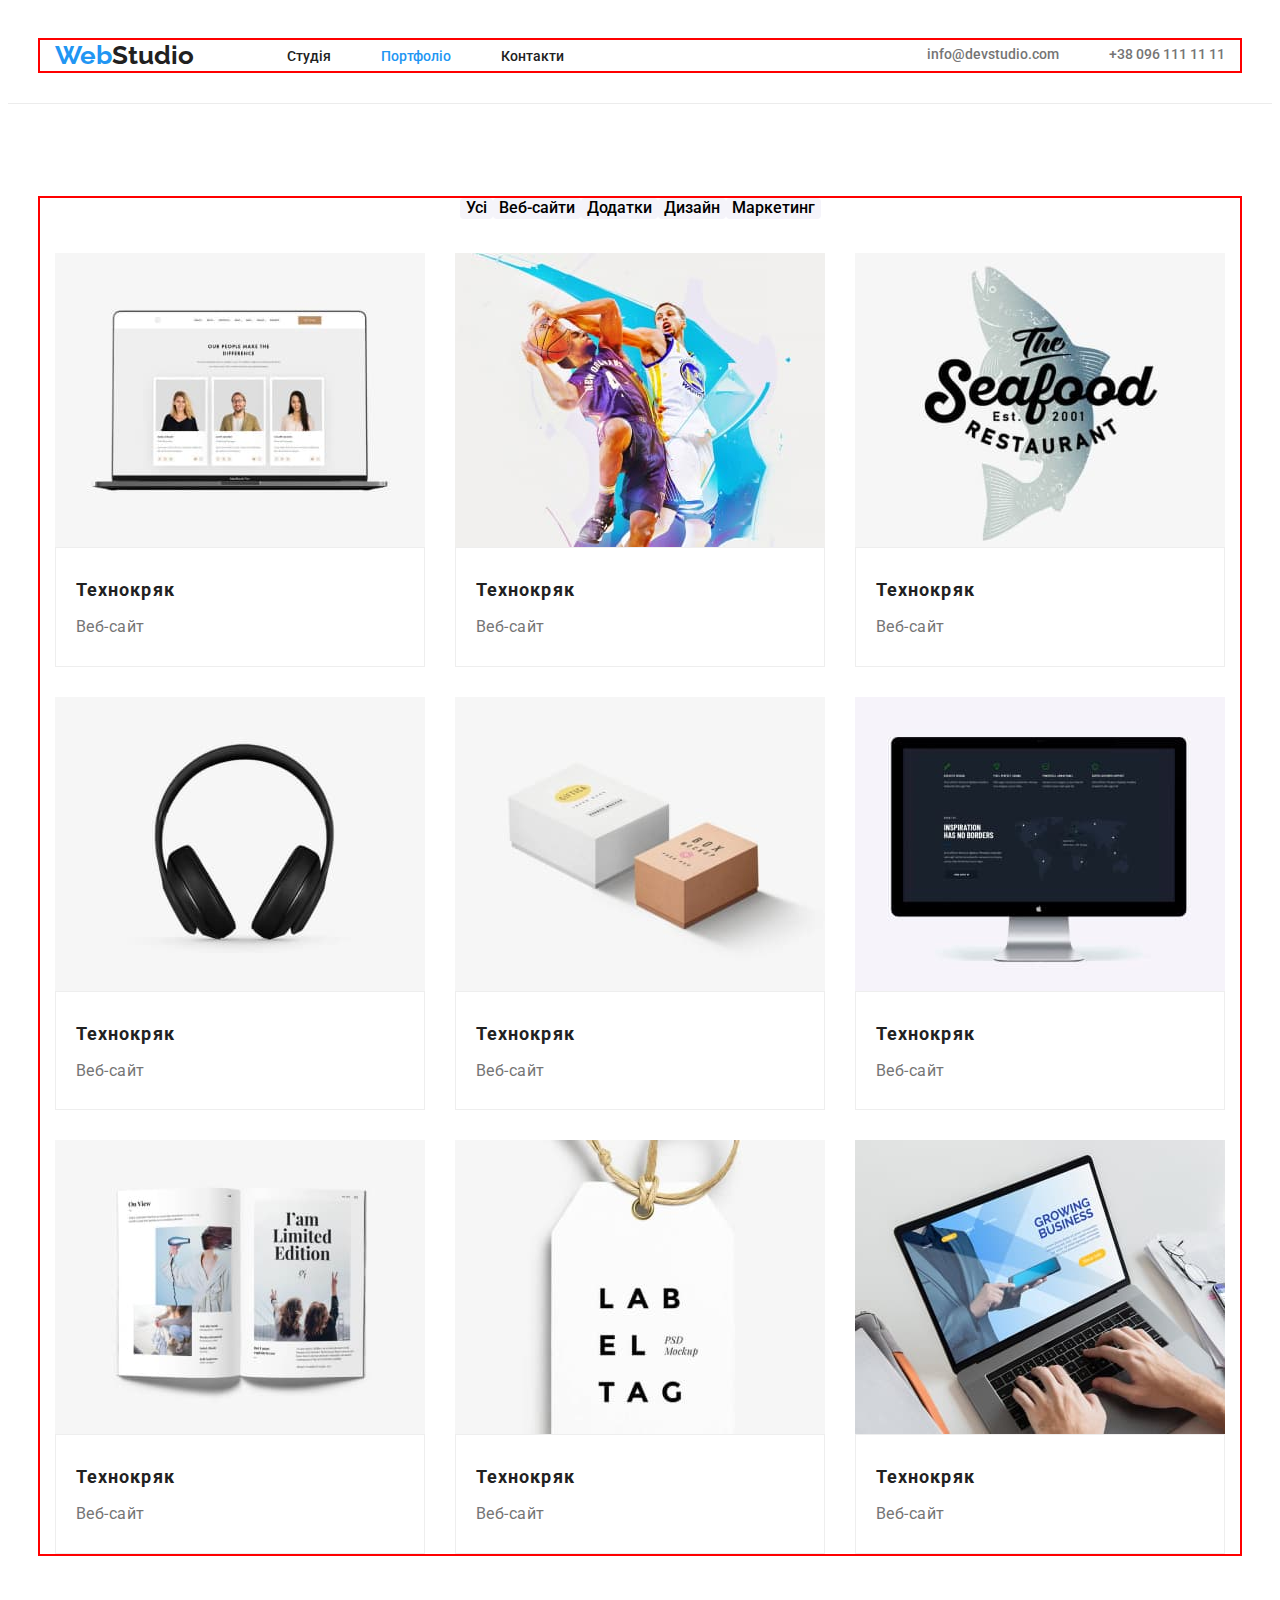
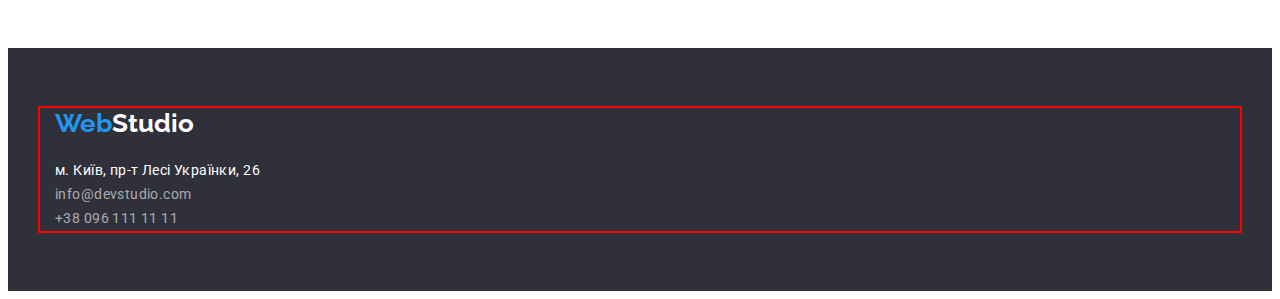
==== portfolio.html @ a660c204 "Додає ДЗ №3" ====
<!DOCTYPE html>
<html lang="uk">
  <head>
    <meta charset="UTF-8" />
    <meta http-equiv="X-UA-Compatible" content="IE=edge" />
    <meta name="viewport" content="width=device-width, initial-scale=1.0" />
    <title>Портфоліо</title>
    <link rel="preconnect" href="https://fonts.googleapis.com" />
    <link rel="preconnect" href="https://fonts.gstatic.com" crossorigin />
    <link
      href="https://fonts.googleapis.com/css2?family=Raleway:wght@700&family=Roboto:wght@400;500;700&display=swap"
      rel="stylesheet"
    />
    <link rel="stylesheet" href="./css/styles.css" />
  </head>
  <body>
    <header class="header">
      <div class="container header-container">
        <nav class="header-nav">
          <a href="./index.html" class="logo link"
            >Web<span class="text-logo">Studio</span></a
          >
          <ul class="site-nav list">
            <li>
              <a href="./index.html" class="element-nav link">Студія</a>
            </li>
            <li>
              <a href="./portfolio.html" class="element-nav current link">Портфоліо</a>
            </li>
            <li><a href="" class="element-nav link">Контакти</a></li>
          </ul>
        </nav>
        <ul class="contact list">
          <li>
            <a href="mailto:info@devstudio.com" class="element-contact link"
              >info@devstudio.com</a
            >
          </li>
          <li>
            <a href="tel:+380961111111" class="element-contact link"
              >+38 096 111 11 11</a
            >
          </li>
        </ul>
      </div>
    </header>
    <main>
      <section class="section">
        <div class="filter-conteiner container">
          <h2 class="visually-hidden">Портфоліо</h2>
          <ul class="filter-list list">
            <li><button type="button" class="button-filter primary">Усі</button></li>
            <li><button type="button" class="button-filter primary">Веб-сайти</button></li>
            <li><button type="button" class="button-filter primary">Додатки</button></li>
            <li><button type="button" class="button-filter primary">Дизайн</button></li>
            <li><button type="button" class="button-filter primary">Маркетинг</button></li>
          </ul>
          <ul class="portfolio-list list">
            <li class="portfolio-item">
              <a href="#" class="link-item link">
                <img src="./images/project1.jpg" alt="Технокряк" width="370" />
                <div class="site">
                  <h3 class="name-project">Технокряк</h3>
                  <p class="project">Веб-сайт</p>
                </div>
              </a>
            </li>
            <li class="portfolio-item">
              <a href="#" class="link">
                <img
                  src="./images/project2.jpg"
                  alt="Постер New Orlean vs Golden
                Star"
                  width="370"
                />
                <div class="site">
                  <h3 class="name-project">Технокряк</h3>
                  <p class="project">Веб-сайт</p>
                </div>
              </a>
            </li>
            <li class="portfolio-item">
              <a href="#" class="link">
                <img
                  src="./images/project3.jpg"
                  alt="Ресторан Seafood"
                  width="370"
                />
                <div class="site">
                  <h3 class="name-project">Технокряк</h3>
                  <p class="project">Веб-сайт</p>
                </div>
              </a>
            </li>
            <li class="portfolio-item">
              <a href="#" class="link"> 
                <img src="./images/project4.jpg" alt="Проєкт Prime" width="370" />
                <div class="site">
                  <h3 class="name-project">Технокряк</h3>
                  <p class="project">Веб-сайт</p>
                </div>
              </a>
            </li>
            <li class="portfolio-item">
              <a href="#" class="link">
                <img src="./images/project5.jpg" alt="Проєкт Boxes" width="370" />
                <div class="site">
                  <h3 class="name-project">Технокряк</h3>
                  <p class="project">Веб-сайт</p>
                </div>
              </a>
            </li>
            <li class="portfolio-item">
              <a href="#" class="link">
                <img
                  src="./images/project6.jpg"
                  alt="Inspiration has no Borders"
                  width="370"
                />
                <div class="site">
                  <h3 class="name-project">Технокряк</h3>
                  <p class="project">Веб-сайт</p>
                </div>
              </a>
            </li>
            <li class="portfolio-item">
              <a href="#" class="link">
                <img
                  src="./images/project7.jpg"
                  alt="Видання Limited Edition"
                  width="370"
                />
                <div class="site">
                  <h3 class="name-project">Технокряк</h3>
                  <p class="project">Веб-сайт</p>
                </div>
              </a>
            </li>
            <li class="portfolio-item">
              <a href="#" class="link">
                <img src="./images/project8.jpg" alt="Проєкт LAB" width="370" />
                <div class="site">
                  <h3 class="name-project">Технокряк</h3>
                  <p class="project">Веб-сайт</p>
                </div>
              </a>
            </li>
            <li class="portfolio-item">
              <a href="#" class="link">
                <img
                  src="./images/project9.jpg"
                  alt="Growing Business"
                  width="370"
                />
                <div class="site">
                  <h3 class="name-project">Технокряк</h3>
                  <p class="project">Веб-сайт</p>
                </div>
              </a>
            </li>
          </ul>
        </div>
      </section>
    </main>
    <footer class="footer">
        <div class="container">
          <a href="./index.html" class="logo link"
            >Web<span class="footer-text-logo">Studio</span></a
          >
          <address class="address">
            <ul class="list">
              <li>
                <a
                  href="https://goo.gl/maps/CPtrU1FHBa2aNyZL9"
                  target="_blank"
                  rel="noopener noreferrer nofollow"
                  class="street link"
                >
                  м. Київ, пр-т Лесі Українки, 26
                </a>
              </li>
              <li>
                <a href="mailto:info@devstudio.com" class="contact-footer link"
                  >info@devstudio.com</a
                >
              </li>
              <li>
                <a href="tel:+380961111111" class="contact-footer link"
                  >+38 096 111 11 11</a
                >
              </li>
            </ul>
          </address>
        </div>
    </footer>
</html>
---- css/styles.css ----
:root{
    --primary-color:#FFFFFF;
    --primary-text-color:#212121;
    --accent-text-color:#2196F3;
    --color-contact:#757575;
    --background-hero:#2F303A;
    --background-filter-btn:#F5F4FA;
    --footer-color-contact:rgba(255, 255, 255, 0.6);
    --background-hero-btn:#188CE8;
    --background-color-team:#F5F4FA;
    --background-img-team:#FFFFFF;
    --header-border:#ECECEC;
    --portfolio-border:#EEEEEE;
}
p,h1,h2,h3,h4,h5,h6{
    margin: 0;
}
ul,ol{
    margin: 0;
    padding-left: 0;
}
button{
    cursor: pointer;
}
body{
    background-color: var(--primary-color);
    font-family: 'Roboto' ,sans-serif;
    color: var(--color-contact) ;
}
address{
    font-style: normal;
}
img{
    display: block;
}
.container{
    width: 1170px;
    padding-right: 15px;
    padding-left: 15px;
    margin: 0 auto;
    outline: 2px solid red;
}
.section {
    padding-top: 94px;
    padding-bottom: 94px;
}
/* Header */
.header{
        padding-top: 32px;
        padding-bottom: 32px;
        border-bottom: 1px solid var(--header-border);
        background-color: var(--primary-color);
}
.list {
    list-style-type: none;
}
/*Site logo*/
.logo{
        font-family: 'Raleway',sans-serif;
        font-weight: 700;
        font-size: 26px;
        line-height: 1.19;
        color: var(--accent-text-color);
        margin-right: 93px;
}
.text-logo{
    color: var(--primary-text-color);
}
/*Site nav*/
.link{
text-decoration: none;
}
.site-nav{
    display: flex;
    gap: 50px;
}
.header-nav{
    display: flex;
    align-items: center;
}
.header-container{
    display: flex;
    align-items: center;
    justify-content: space-between;
}
.element-nav{
    font-weight: 500;
    font-size: 14px;
    line-height: 1.14;
    color: var(--primary-text-color); 
}
.element-nav.current{
        color: var(--accent-text-color);
}
/*Contact*/
.contact{
    font-weight: 500;
    font-size: 14px;
    line-height: 1.14;
    display: flex;
    gap: 50px;
}
.element-contact{
    font-weight: 500;
    font-size: 14px;
    line-height: 1.14;
    color:var(--color-contact);
}
.element-contact:hover,
.element-contact:focus{
    color: var(--accent-text-color);
}
/*Hero*/
.hero-section{
    padding-top: 0;
}
.hero-container{
    background-color: var(--background-hero);
    display: flex;
    align-items: center;
    flex-direction: column;
    padding: 237px 200px; 

}
.primary-title{
    font-weight: 900;
    font-size: 44px;
    line-height: 1.36;
    letter-spacing: 0.06em;
    text-transform: uppercase;
    color: var(--primary-color);
    margin-bottom: 30px;
    text-align: center;
}
.hero-btn{
    font-family: inherit;
    font-weight: 700;
    font-size: 16px;
    line-height: 1.88;
    display: block;
    margin: 0 auto;
}
.hero-btn.primary{
    border-radius: 4px;
    color: var(--primary-color);
    background-color:var(--accent-text-color);
}
.hero-btn:hover,
.hero-btn:focus {
    background-color: var(--background-hero-btn);
}
/*First section*/
.visually-hidden {
    position: absolute;
    white-space: nowrap;
    width: 1px;
    height: 1px;
    overflow: hidden;
    border: 0;
    padding: 0;
    clip: rect(0 0 0 0);
    clip-path: inset(50%);
    margin: -1px;
}
.info-list{
    display: flex;
    gap: 30px;
}
.list-item{
    width: 270px;
}
.title-secondary {
    font-size: 14px;
    line-height: 1.14;
    letter-spacing: 0.03em;
    text-transform: uppercase;
    color: var(--primary-text-color);
    margin-bottom: 10px;
}
.information{
    font-weight: 400;
    font-size: 14px;
    line-height: 1.71;
    letter-spacing: 0.03em;
}
/* Secont section */
.title{
    font-weight: 700;
    font-size: 36px;
    line-height: 1.16;
    color: var(--primary-text-color);
    margin-bottom: 50px;
}
.img-list{
    display: flex;
    gap: 30px;
}
.img-container{
    display: flex;
    align-items: center;
    flex-direction: column;
}
.list-item{
    width: calc((100% - 60px) / 3);
}
/* Third section */
.team-conteiner{
    display: flex;
    align-items: center;
    flex-direction: column;
}
.team-list{
    display: flex;
    gap: 30px;
}
.section-team{
    background-color: var(--background-color-team);
}
.team-info{
    width: calc((100% - 90px) / 4);
    background-color: var(--background-img-team);
}
.team{
    padding-top: 30px;
    padding-bottom: 30px;
    text-align: center;
}
.name{
    font-weight: 500;
    font-size: 16px;
    line-height: 1.18;
    letter-spacing: 0.03em;
    color: var(--primary-text-color);
    padding-bottom: 10px;
}
.position{
    font-weight: 400;
    font-size: 16px;
    line-height: 1.18;
    letter-spacing: 0.03em;
}
/* Section Portfolio */
.filter-conteiner{
    display: flex;
    flex-direction: column;
    align-items: center;
    
}
.filter-list{
    display: flex;
    padding-bottom: 34px;
}
.portfolio-list{
    display: flex;
    flex-wrap: wrap;
    gap: 30px;
}
.portfolio-item{
    width: calc((100% - 60px) / 3);
}
.button-filter.primary{
    font-family: inherit;
    border-radius: 4px;
    border: transparent;
    background-color: var(--background-filter-btn);
}
.button-filter{
    font-weight: 500;
    font-size: 16px;
    line-height: 1.18;
}
.button-filter:hover,
.button-filter:focus{
    background-color: var(--accent-text-color);
    color:var(--primary-color);
}
.site{
    padding: 24px 20px;
    border: 1px solid var(--portfolio-border);
}
.name-project{
    font-weight: 700;
    font-size: 18px;
    line-height: 2;
    letter-spacing: 0.06em;
    margin-bottom: 4px;
    color: var(--primary-text-color);
}
.project{
    font-size: 16px;
    line-height: 1.86;
    letter-spacing: 0.03em;
    color: var(--color-contact);
}
/* Footer */
.footer{
    padding-top: 60px;
    padding-bottom: 60px;
    background: var(--background-hero);
}
.address{
    margin-top: 20px;
}
.footer-text-logo{
    color: var(--primary-color);
}
.street{
    font-size: 14px;
    line-height: 1.71;
    letter-spacing: 0.03em;
    margin-bottom: 9px;
    color: var(--primary-color);
}
.street:hover,
.street:focus{
    color:var(--accent-text-color);
}
.contact-footer{
    font-size: 14px;
    line-height: 1.71;
    letter-spacing: 0.03em;
    color: var(--footer-color-contact);
}
.contact-footer:not(:last-child){
    margin-bottom: 9px;
}
.contact-footer:hover,
.contact-footer:focus{
    color: var(--accent-text-color);
}
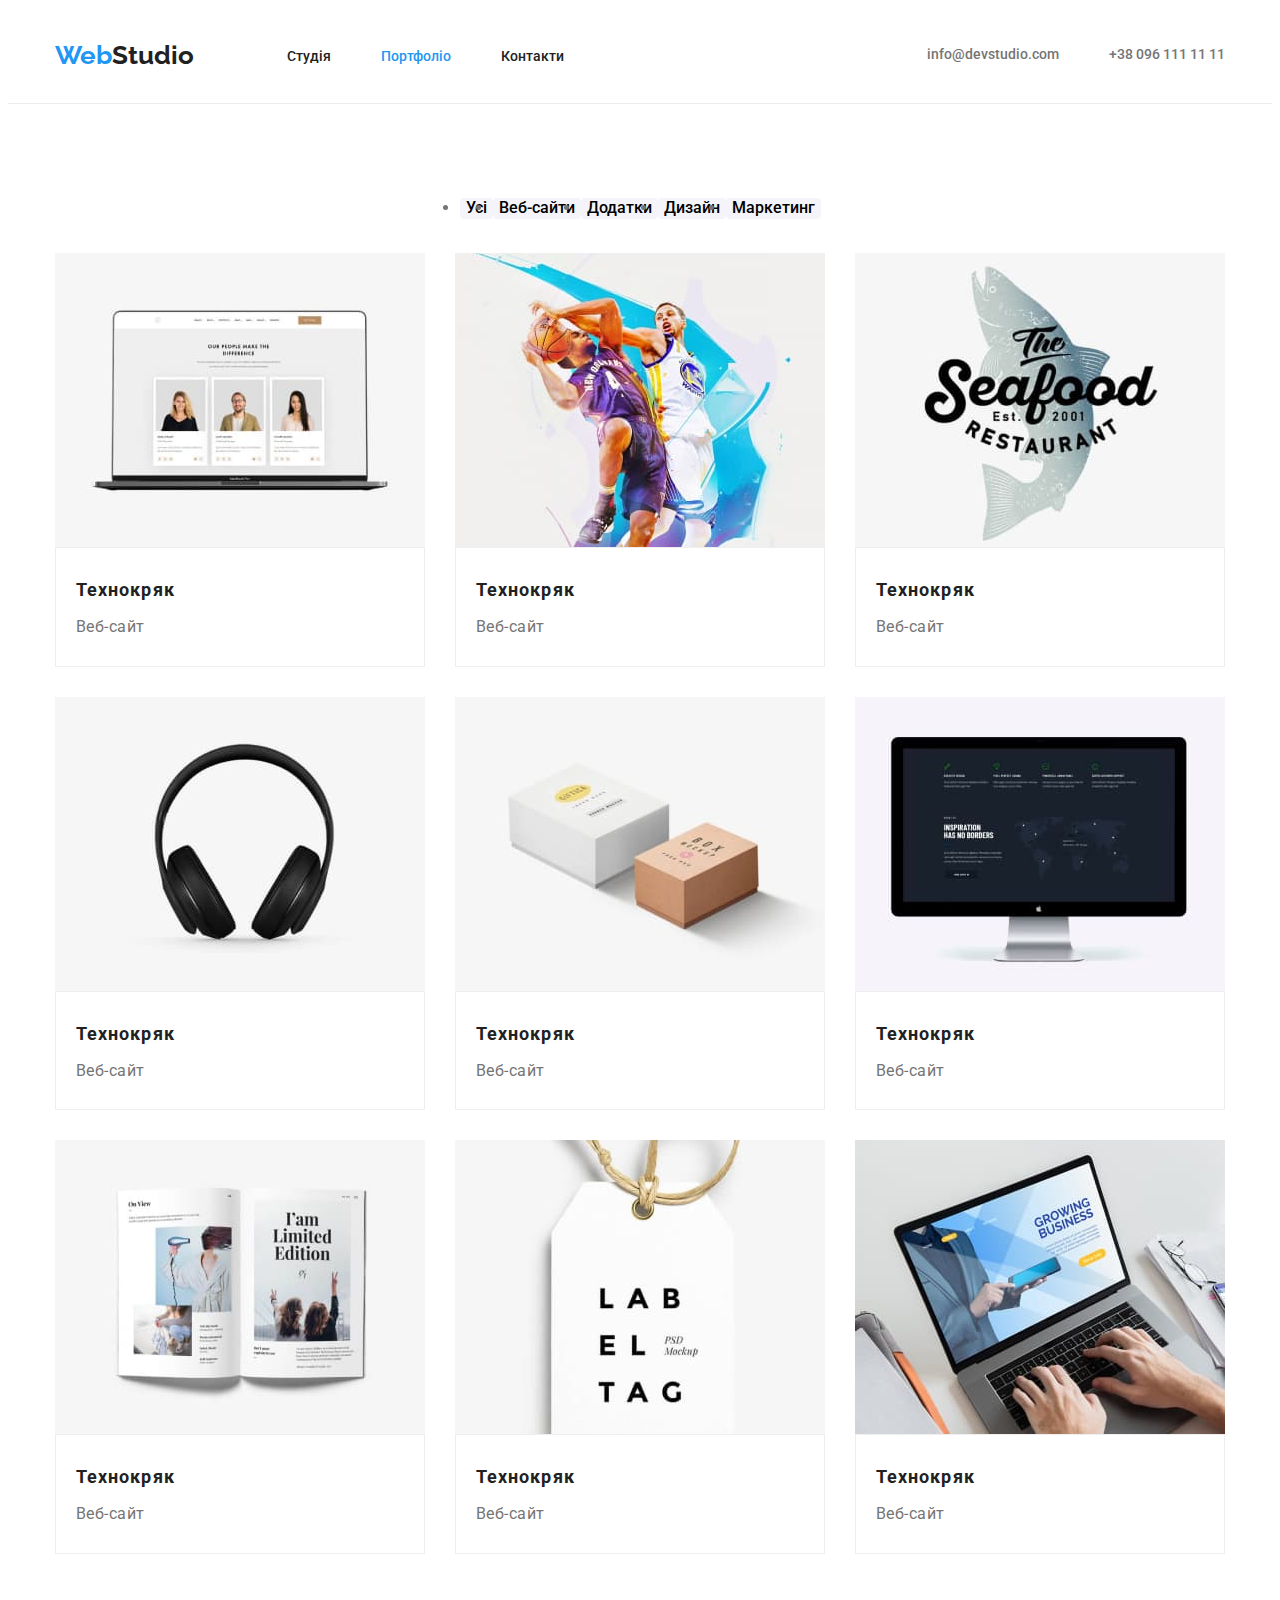
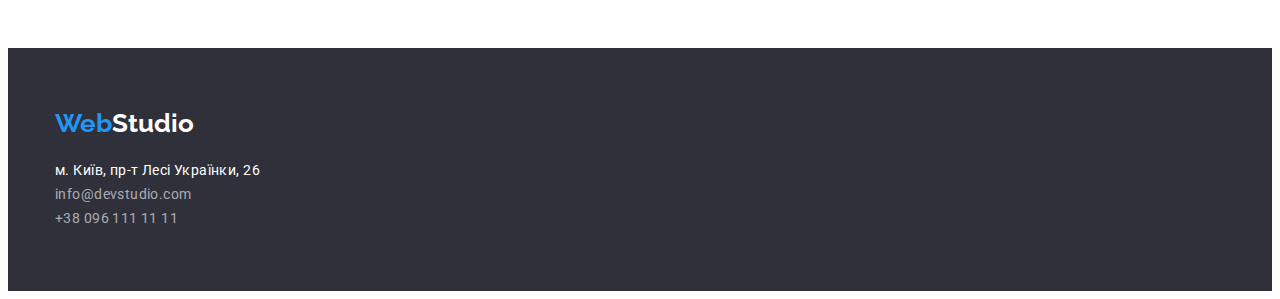
==== commit fede14d6: "1" ====
--- a/portfolio.html
+++ b/portfolio.html
@@ -48,7 +48,7 @@
       <section class="section">
         <div class="filter-conteiner container">
           <h2 class="visually-hidden">Портфоліо</h2>
-          <ul class="filter-list list">
+          <ul class="filter-list lisе">
             <li><button type="button" class="button-filter primary">Усі</button></li>
             <li><button type="button" class="button-filter primary">Веб-сайти</button></li>
             <li><button type="button" class="button-filter primary">Додатки</button></li>
--- a/css/styles.css
+++ b/css/styles.css
@@ -38,7 +38,6 @@
     padding-right: 15px;
     padding-left: 15px;
     margin: 0 auto;
-    outline: 2px solid red;
 }
 .section {
     padding-top: 94px;
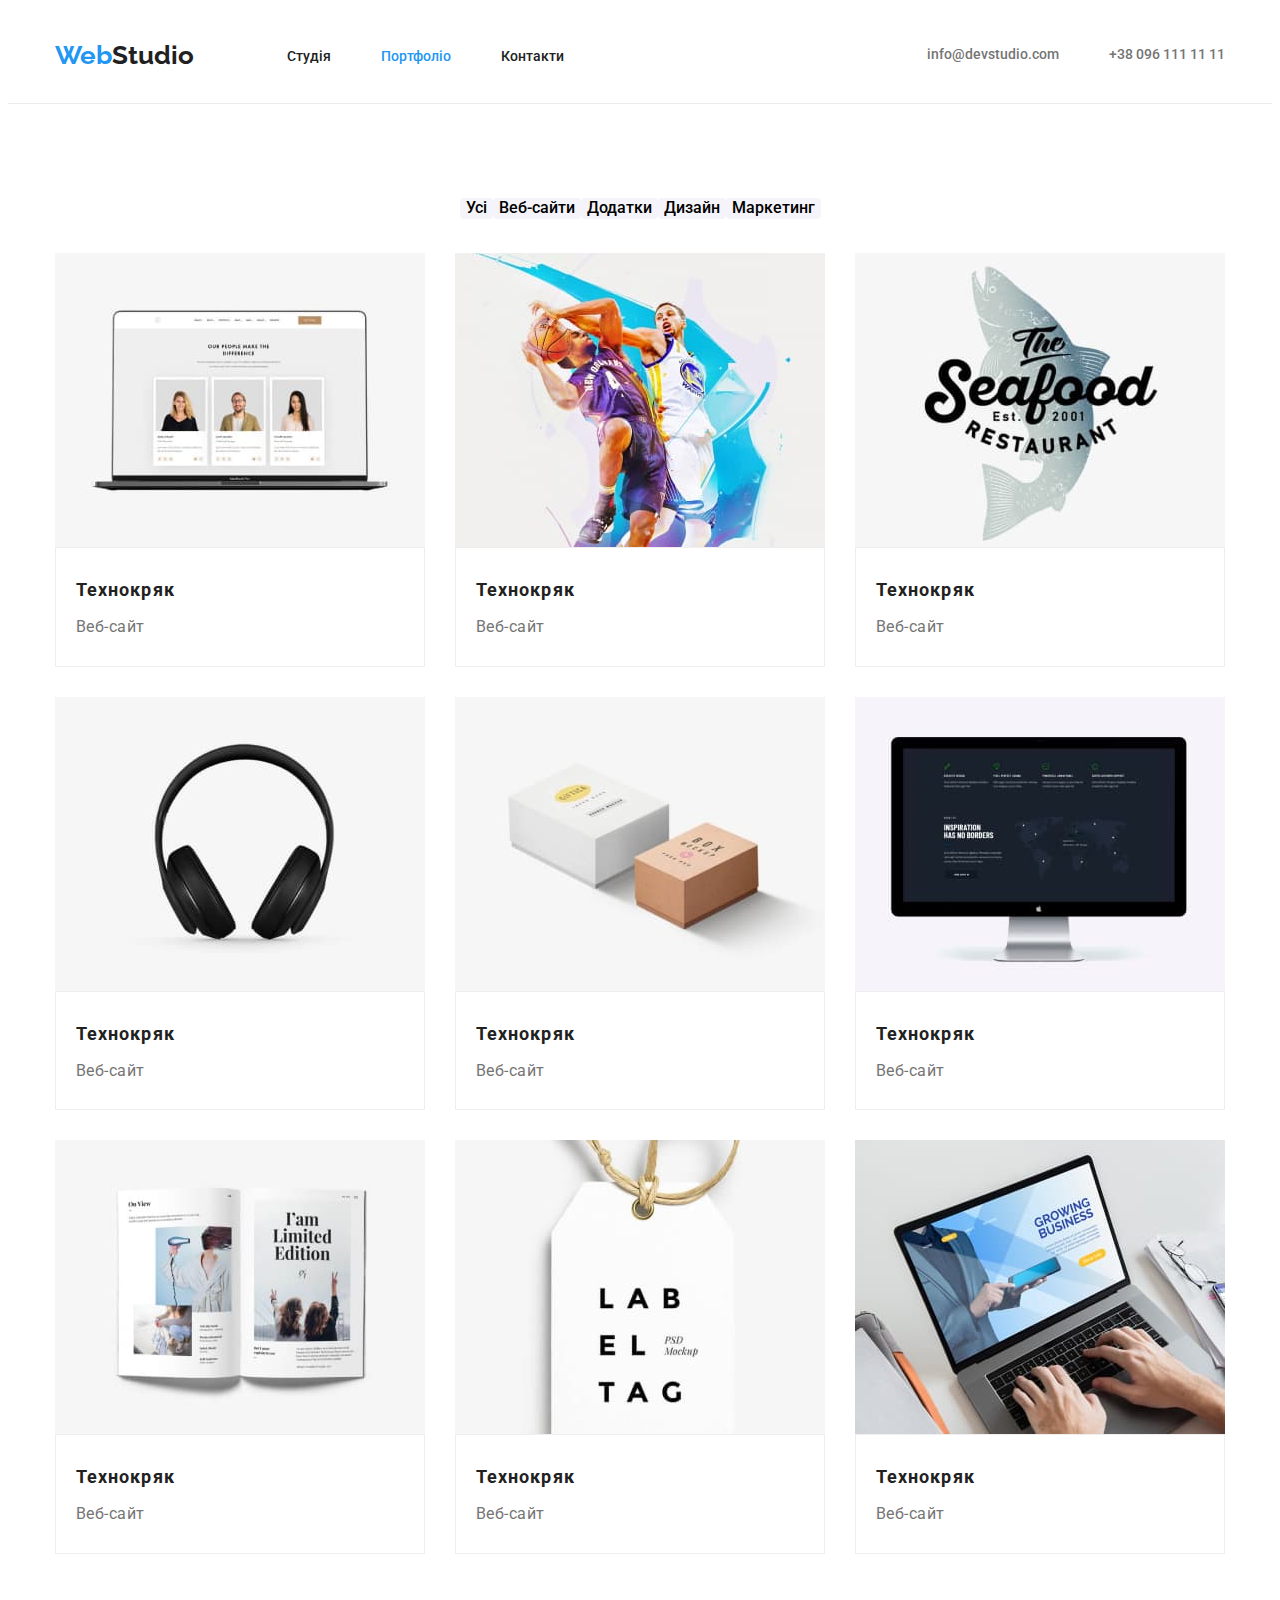
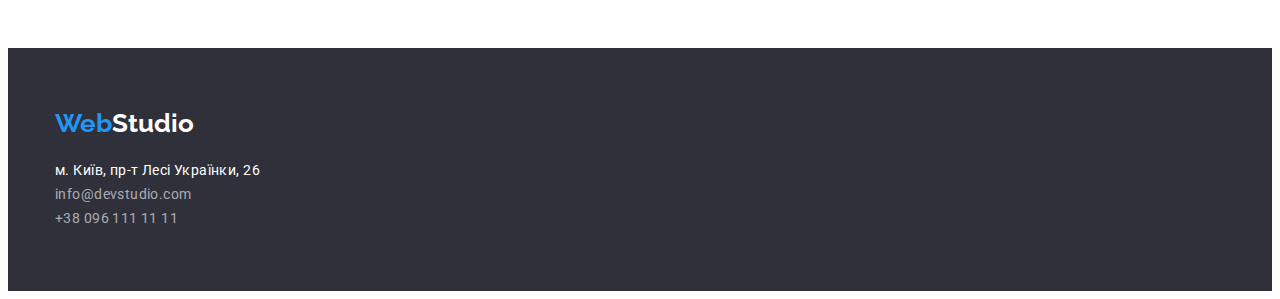
==== commit b3ac889e: "1" ====
--- a/portfolio.html
+++ b/portfolio.html
@@ -48,7 +48,7 @@
       <section class="section">
         <div class="filter-conteiner container">
           <h2 class="visually-hidden">Портфоліо</h2>
-          <ul class="filter-list lisе">
+          <ul class="filter-list list">
             <li><button type="button" class="button-filter primary">Усі</button></li>
             <li><button type="button" class="button-filter primary">Веб-сайти</button></li>
             <li><button type="button" class="button-filter primary">Додатки</button></li>
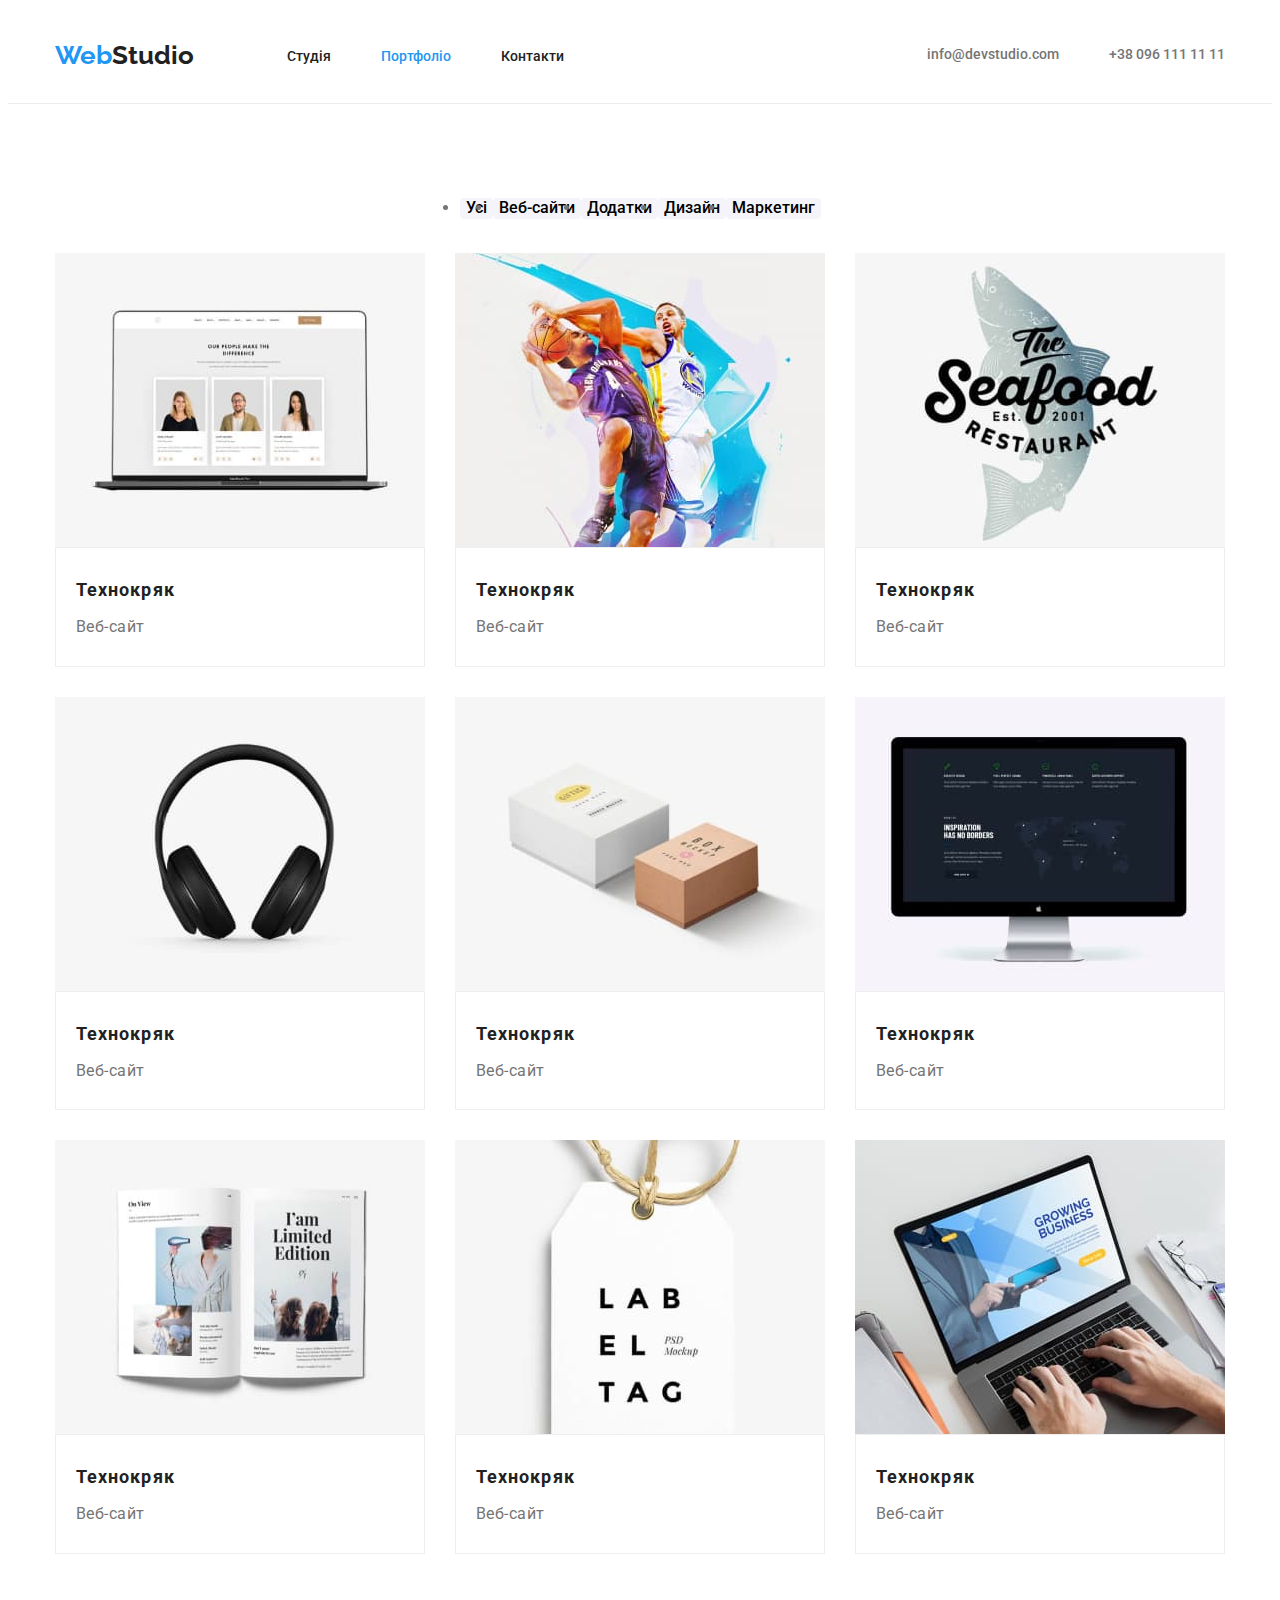
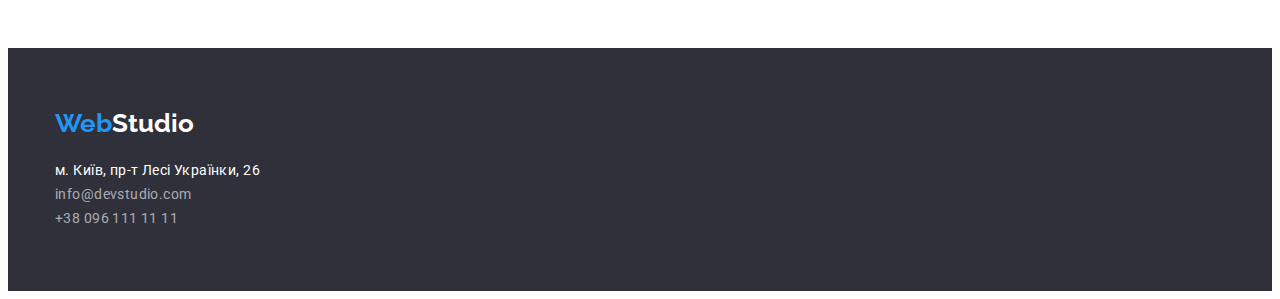
==== commit 19acbdb4: "12" ====
--- a/portfolio.html
+++ b/portfolio.html
@@ -48,7 +48,7 @@
       <section class="section">
         <div class="filter-conteiner container">
           <h2 class="visually-hidden">Портфоліо</h2>
-          <ul class="filter-list list">
+          <ul class="filter-list list2">
             <li><button type="button" class="button-filter primary">Усі</button></li>
             <li><button type="button" class="button-filter primary">Веб-сайти</button></li>
             <li><button type="button" class="button-filter primary">Додатки</button></li>
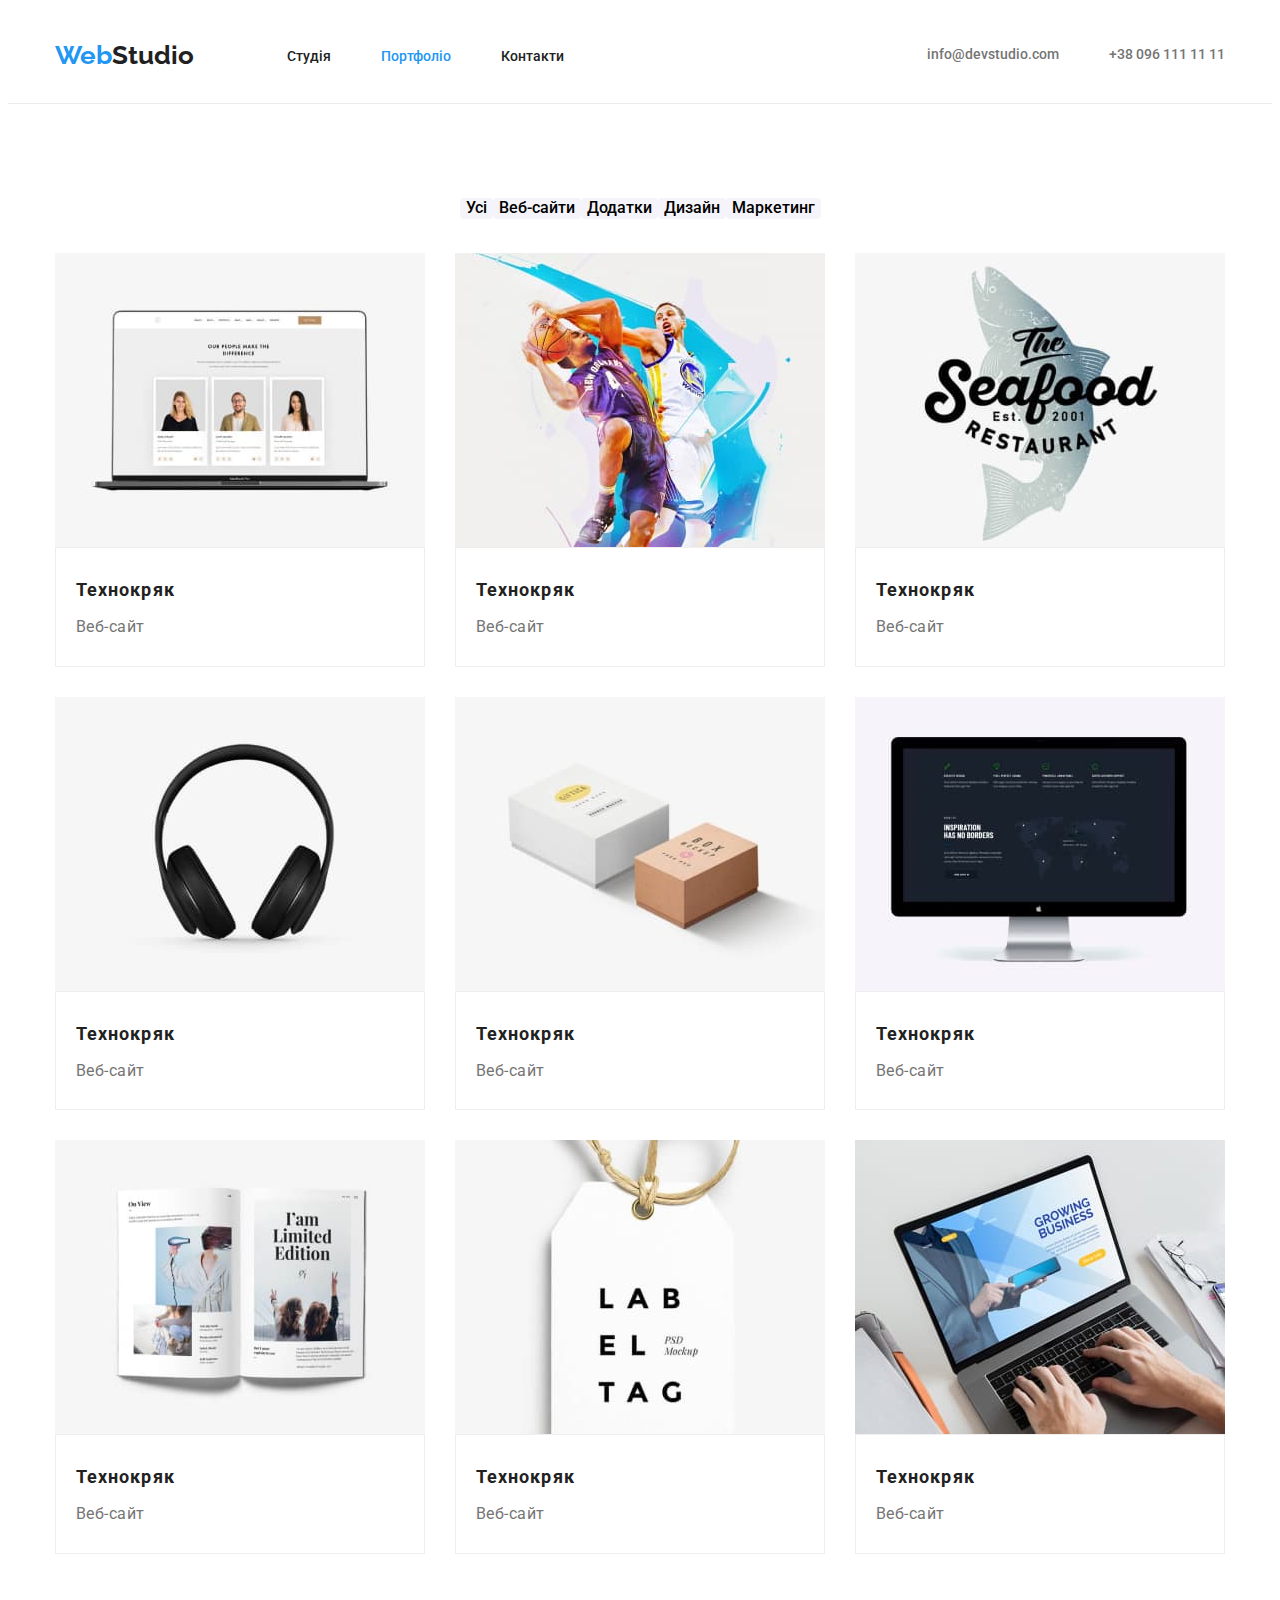
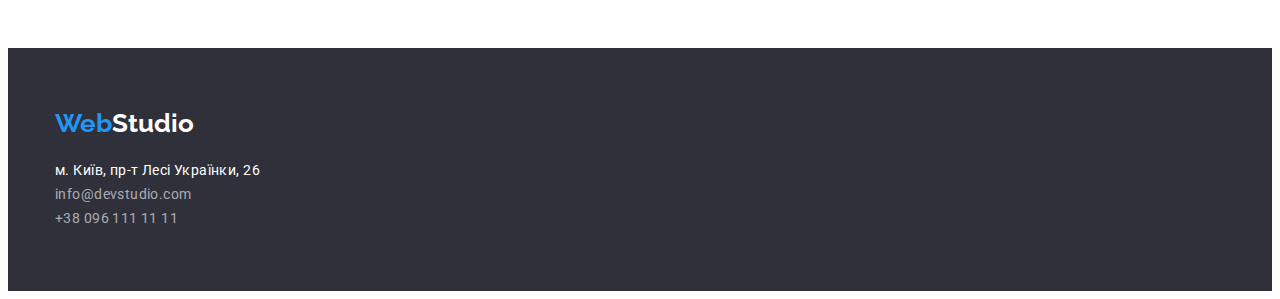
==== commit fb9b18d8: "Додає ДЗ №3" ====
--- a/portfolio.html
+++ b/portfolio.html
@@ -48,7 +48,7 @@
       <section class="section">
         <div class="filter-conteiner container">
           <h2 class="visually-hidden">Портфоліо</h2>
-          <ul class="filter-list list2">
+          <ul class="filter-list list">
             <li><button type="button" class="button-filter primary">Усі</button></li>
             <li><button type="button" class="button-filter primary">Веб-сайти</button></li>
             <li><button type="button" class="button-filter primary">Додатки</button></li>
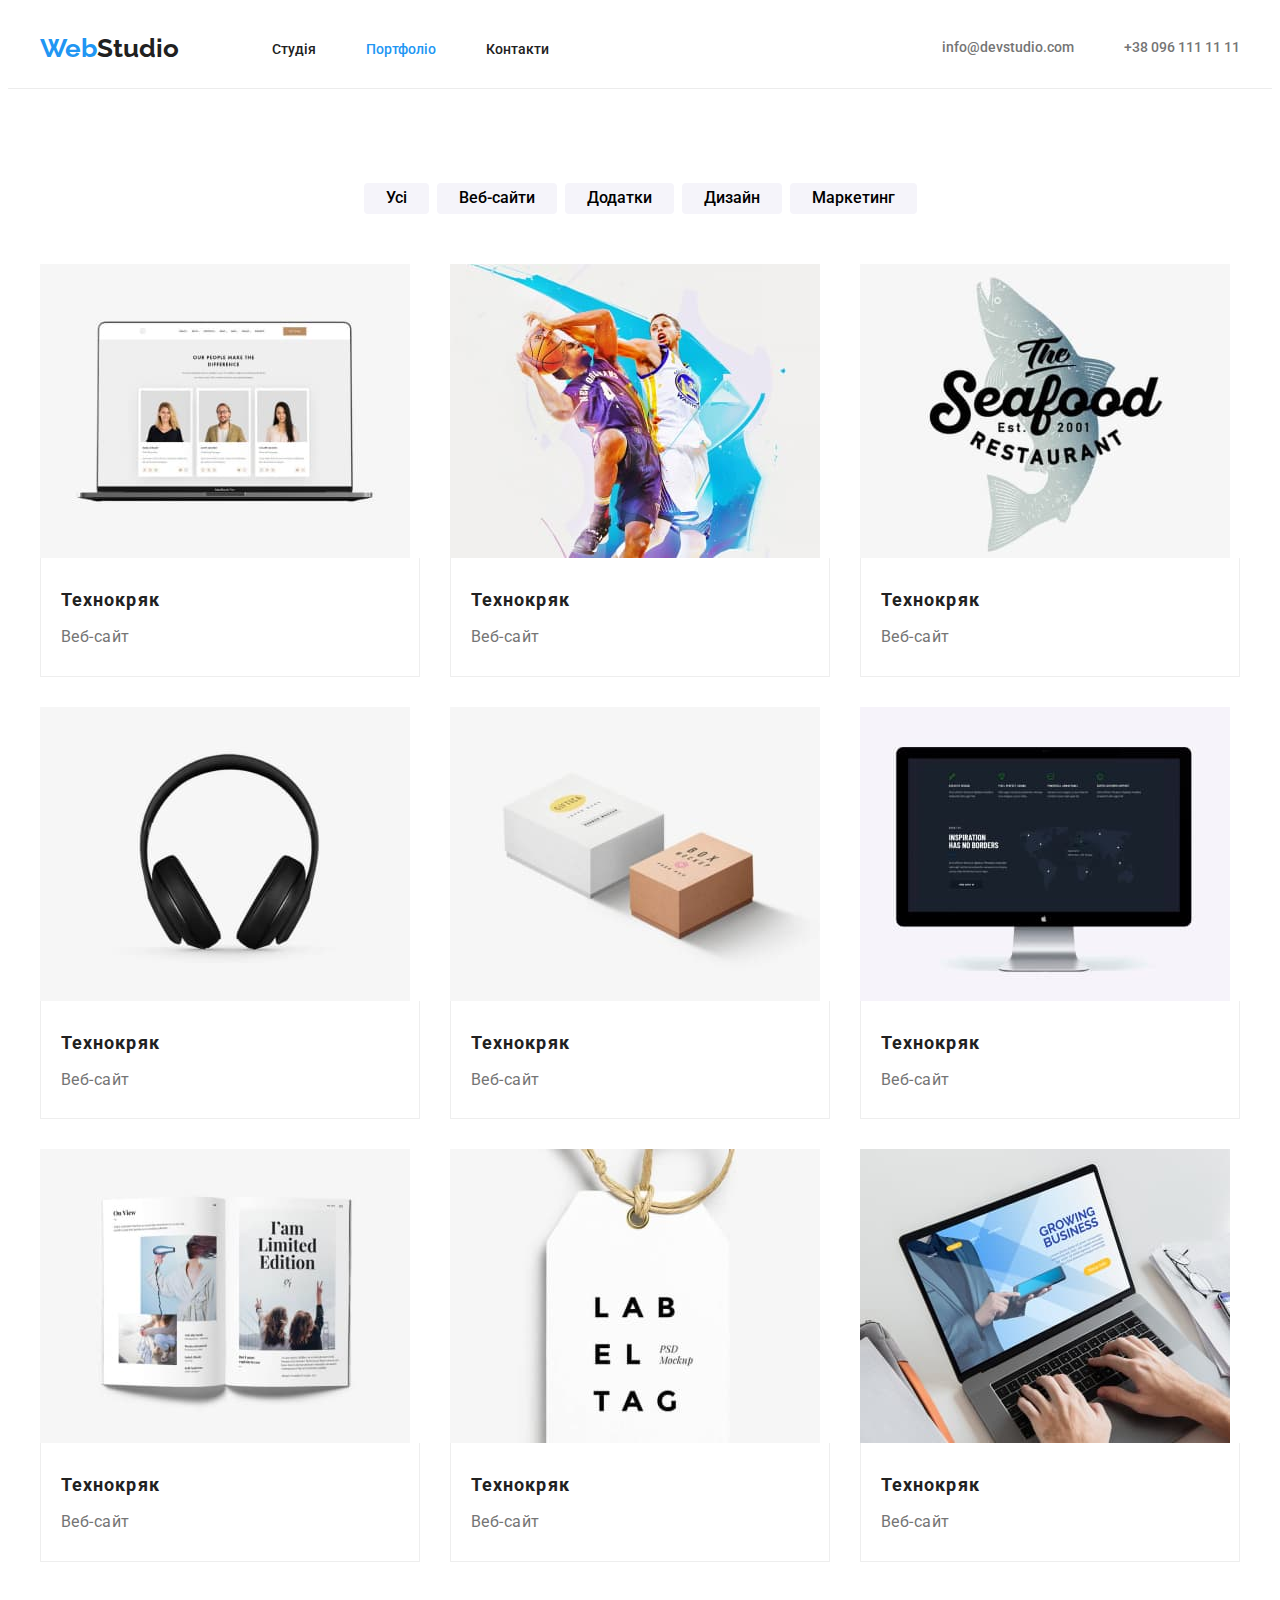
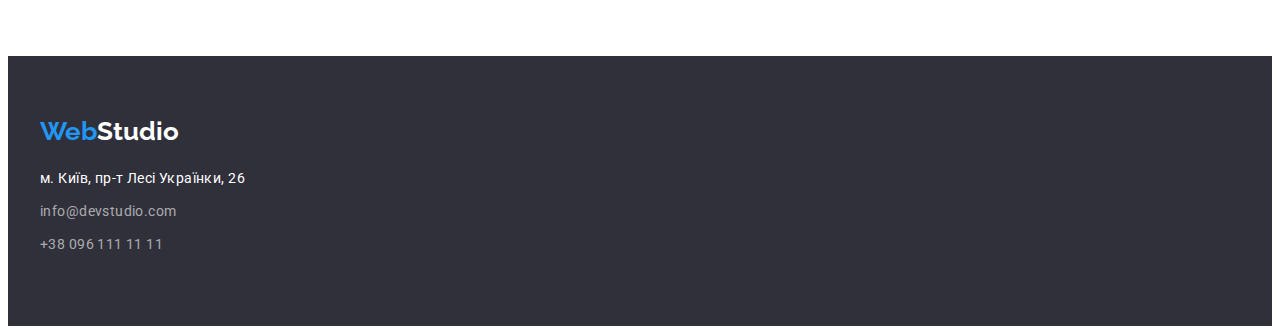
==== commit 17fda036: "Додає ДЗ №3" ====
--- a/portfolio.html
+++ b/portfolio.html
@@ -5,11 +5,16 @@
     <meta http-equiv="X-UA-Compatible" content="IE=edge" />
     <meta name="viewport" content="width=device-width, initial-scale=1.0" />
     <title>Портфоліо</title>
-    <link rel="preconnect" href="https://fonts.googleapis.com" />
-    <link rel="preconnect" href="https://fonts.gstatic.com" crossorigin />
+    <link rel="preconnect" href="https://fonts.googleapis.com">
+    <link rel="preconnect" href="https://fonts.gstatic.com" crossorigin>
+    <link href="https://fonts.googleapis.com/css2?family=Raleway:wght@700&family=Roboto:wght@400;500;700;900&display=swap" rel="stylesheet">
+    <link rel="stylesheet" href="./css/styles.css" />
     <link
-      href="https://fonts.googleapis.com/css2?family=Raleway:wght@700&family=Roboto:wght@400;500;700&display=swap"
       rel="stylesheet"
+      href="https://cdnjs.cloudflare.com/ajax/libs/modern-normalize/1.1.0/modern-normalize.min.css"
+      integrity="sha512-wpPYUAdjBVSE4KJnH1VR1HeZfpl1ub8YT/NKx4PuQ5NmX2tKuGu6U/JRp5y+Y8XG2tV+wKQpNHVUX03MfMFn9Q=="
+      crossorigin="anonymous"
+      referrerpolicy="no-referrer"
     />
     <link rel="stylesheet" href="./css/styles.css" />
   </head>
@@ -164,12 +169,12 @@
     </main>
     <footer class="footer">
         <div class="container">
-          <a href="./index.html" class="logo link"
+          <a href="./index.html" class="logo logo-footer link"
             >Web<span class="footer-text-logo">Studio</span></a
           >
           <address class="address">
             <ul class="list">
-              <li>
+              <li class="footer-item">
                 <a
                   href="https://goo.gl/maps/CPtrU1FHBa2aNyZL9"
                   target="_blank"
@@ -179,12 +184,12 @@
                   м. Київ, пр-т Лесі Українки, 26
                 </a>
               </li>
-              <li>
+              <li class="footer-item">
                 <a href="mailto:info@devstudio.com" class="contact-footer link"
                   >info@devstudio.com</a
                 >
               </li>
-              <li>
+              <li class="footer-item">
                 <a href="tel:+380961111111" class="contact-footer link"
                   >+38 096 111 11 11</a
                 >
--- a/css/styles.css
+++ b/css/styles.css
@@ -34,7 +34,7 @@
     display: block;
 }
 .container{
-    width: 1170px;
+    width: 1200px;
     padding-right: 15px;
     padding-left: 15px;
     margin: 0 auto;
@@ -45,8 +45,8 @@
 }
 /* Header */
 .header{
-        padding-top: 32px;
-        padding-bottom: 32px;
+        padding-top: 25px;
+        padding-bottom: 24px;
         border-bottom: 1px solid var(--header-border);
         background-color: var(--primary-color);
 }
@@ -88,6 +88,10 @@
     line-height: 1.14;
     color: var(--primary-text-color); 
 }
+.element-nav:hover,
+.element-nav:focus{
+    color: var(--accent-text-color);
+}
 .element-nav.current{
         color: var(--accent-text-color);
 }
@@ -112,18 +116,18 @@
 /*Hero*/
 .hero-section{
     padding-top: 0;
+    padding: 200px;
+    background-color: var(--background-hero);
 }
 .hero-container{
-    background-color: var(--background-hero);
     display: flex;
     align-items: center;
     flex-direction: column;
-    padding: 237px 200px; 
-
 }
 .primary-title{
     font-weight: 900;
     font-size: 44px;
+    max-width: 690px;
     line-height: 1.36;
     letter-spacing: 0.06em;
     text-transform: uppercase;
@@ -149,6 +153,9 @@
     background-color: var(--background-hero-btn);
 }
 /*First section*/
+.section-info{
+    padding-bottom: 0;
+}
 .visually-hidden {
     position: absolute;
     white-space: nowrap;
@@ -214,6 +221,7 @@
 }
 .section-team{
     background-color: var(--background-color-team);
+    padding-top: 0;
 }
 .team-info{
     width: calc((100% - 90px) / 4);
@@ -247,7 +255,8 @@
 }
 .filter-list{
     display: flex;
-    padding-bottom: 34px;
+    margin-bottom: 50px;
+    gap: 8px;
 }
 .portfolio-list{
     display: flex;
@@ -267,6 +276,7 @@
     font-weight: 500;
     font-size: 16px;
     line-height: 1.18;
+    padding: 6px 22px;
 }
 .button-filter:hover,
 .button-filter:focus{
@@ -276,6 +286,7 @@
 .site{
     padding: 24px 20px;
     border: 1px solid var(--portfolio-border);
+    border-top: none;
 }
 .name-project{
     font-weight: 700;
@@ -292,6 +303,12 @@
     color: var(--color-contact);
 }
 /* Footer */
+.logo-footer{
+    margin-right: 0;
+}
+.footer-item{
+    margin-bottom: 9px;
+}
 .footer{
     padding-top: 60px;
     padding-bottom: 60px;
--- a/css/styles.css
+++ b/css/styles.css
@@ -34,7 +34,7 @@
     display: block;
 }
 .container{
-    width: 1170px;
+    width: 1200px;
     padding-right: 15px;
     padding-left: 15px;
     margin: 0 auto;
@@ -45,8 +45,8 @@
 }
 /* Header */
 .header{
-        padding-top: 32px;
-        padding-bottom: 32px;
+        padding-top: 25px;
+        padding-bottom: 24px;
         border-bottom: 1px solid var(--header-border);
         background-color: var(--primary-color);
 }
@@ -88,6 +88,10 @@
     line-height: 1.14;
     color: var(--primary-text-color); 
 }
+.element-nav:hover,
+.element-nav:focus{
+    color: var(--accent-text-color);
+}
 .element-nav.current{
         color: var(--accent-text-color);
 }
@@ -112,18 +116,18 @@
 /*Hero*/
 .hero-section{
     padding-top: 0;
+    padding: 200px;
+    background-color: var(--background-hero);
 }
 .hero-container{
-    background-color: var(--background-hero);
     display: flex;
     align-items: center;
     flex-direction: column;
-    padding: 237px 200px; 
-
 }
 .primary-title{
     font-weight: 900;
     font-size: 44px;
+    max-width: 690px;
     line-height: 1.36;
     letter-spacing: 0.06em;
     text-transform: uppercase;
@@ -149,6 +153,9 @@
     background-color: var(--background-hero-btn);
 }
 /*First section*/
+.section-info{
+    padding-bottom: 0;
+}
 .visually-hidden {
     position: absolute;
     white-space: nowrap;
@@ -214,6 +221,7 @@
 }
 .section-team{
     background-color: var(--background-color-team);
+    padding-top: 0;
 }
 .team-info{
     width: calc((100% - 90px) / 4);
@@ -247,7 +255,8 @@
 }
 .filter-list{
     display: flex;
-    padding-bottom: 34px;
+    margin-bottom: 50px;
+    gap: 8px;
 }
 .portfolio-list{
     display: flex;
@@ -267,6 +276,7 @@
     font-weight: 500;
     font-size: 16px;
     line-height: 1.18;
+    padding: 6px 22px;
 }
 .button-filter:hover,
 .button-filter:focus{
@@ -276,6 +286,7 @@
 .site{
     padding: 24px 20px;
     border: 1px solid var(--portfolio-border);
+    border-top: none;
 }
 .name-project{
     font-weight: 700;
@@ -292,6 +303,12 @@
     color: var(--color-contact);
 }
 /* Footer */
+.logo-footer{
+    margin-right: 0;
+}
+.footer-item{
+    margin-bottom: 9px;
+}
 .footer{
     padding-top: 60px;
     padding-bottom: 60px;
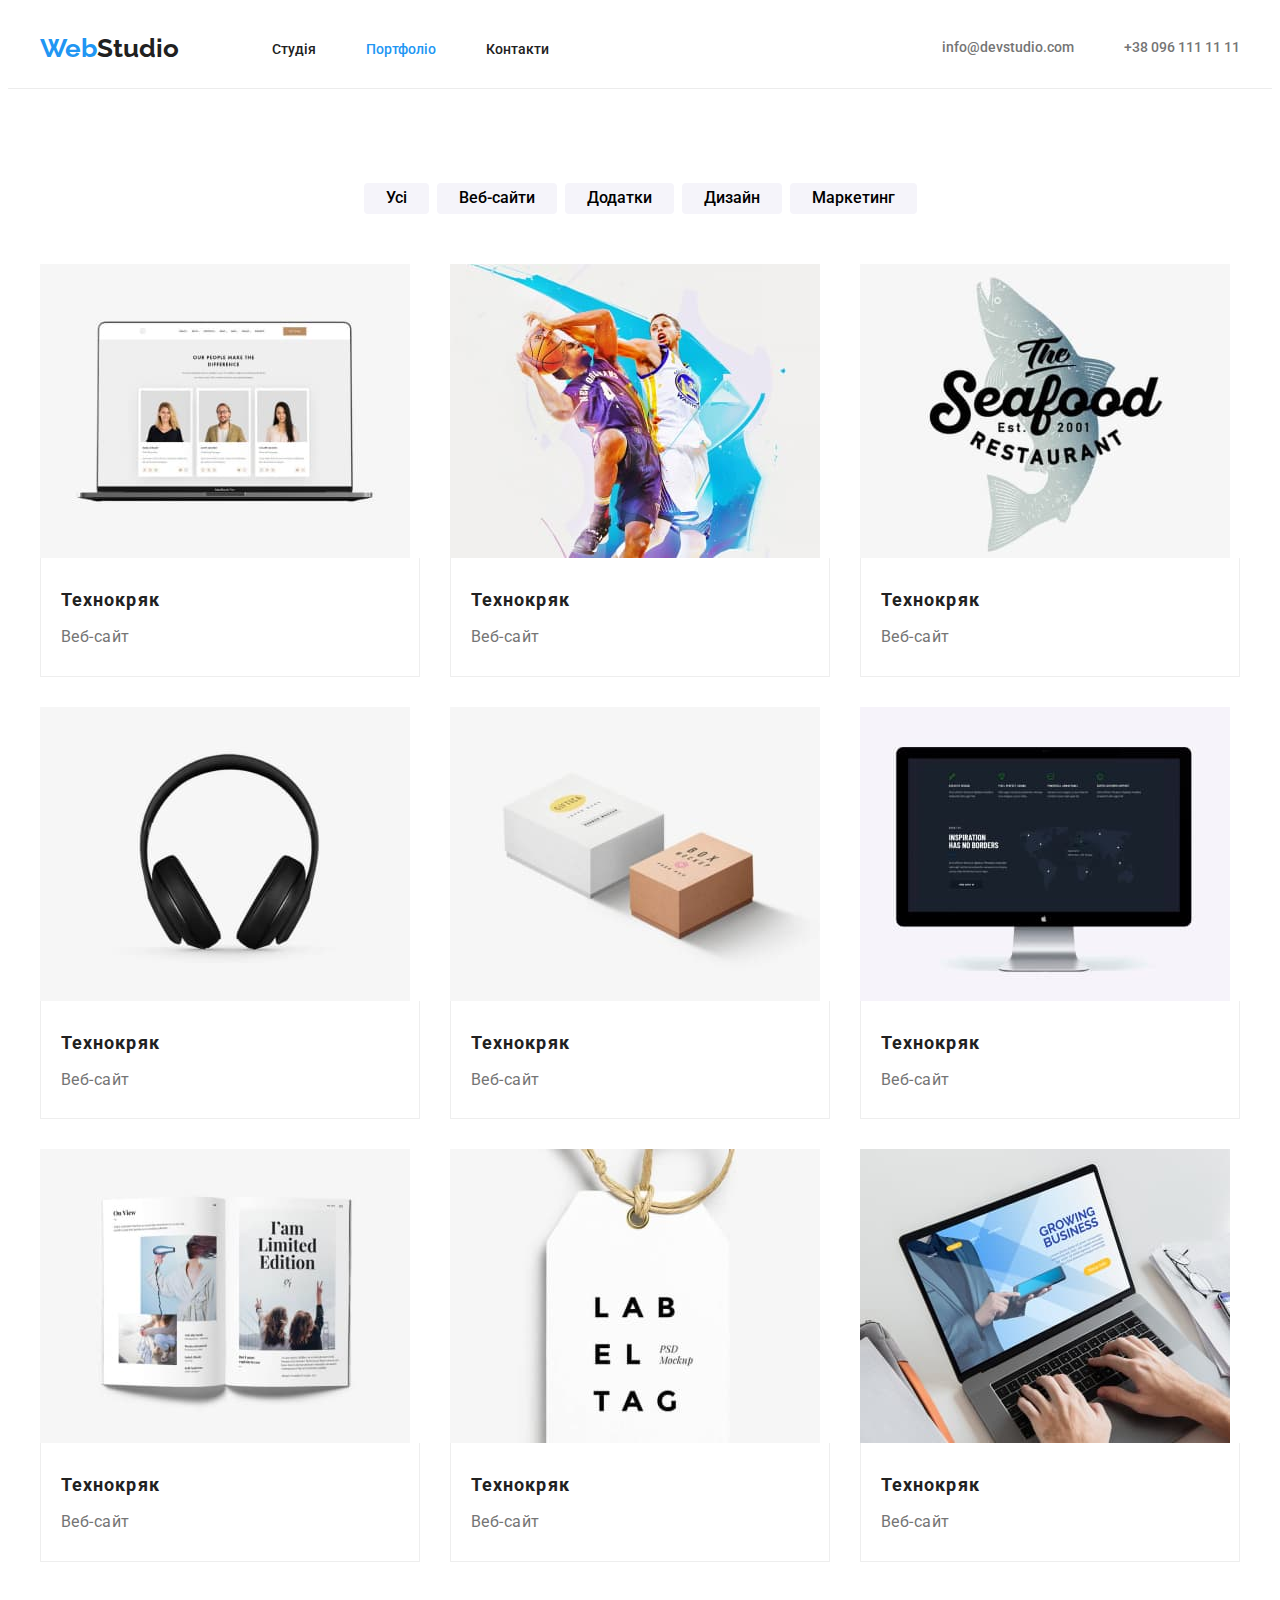
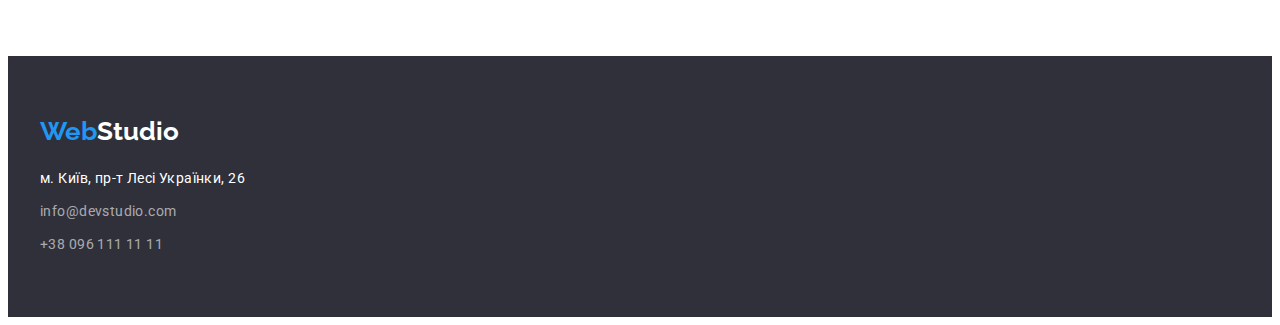
==== commit 6112936c: "Додає ДЗ №3" ====
--- a/portfolio.html
+++ b/portfolio.html
@@ -51,7 +51,7 @@
     </header>
     <main>
       <section class="section">
-        <div class="filter-conteiner container">
+        <div class="container">
           <h2 class="visually-hidden">Портфоліо</h2>
           <ul class="filter-list list">
             <li><button type="button" class="button-filter primary">Усі</button></li>
@@ -189,7 +189,7 @@
                   >info@devstudio.com</a
                 >
               </li>
-              <li class="footer-item">
+              <li>
                 <a href="tel:+380961111111" class="contact-footer link"
                   >+38 096 111 11 11</a
                 >
--- a/css/styles.css
+++ b/css/styles.css
@@ -116,7 +116,8 @@
 /*Hero*/
 .hero-section{
     padding-top: 0;
-    padding: 200px;
+    padding-top: 200px;
+    padding-bottom: 200px;
     background-color: var(--background-hero);
 }
 .hero-container{
@@ -142,6 +143,7 @@
     line-height: 1.88;
     display: block;
     margin: 0 auto;
+    padding: 10px 32px;
 }
 .hero-btn.primary{
     border-radius: 4px;
@@ -196,40 +198,30 @@
     line-height: 1.16;
     color: var(--primary-text-color);
     margin-bottom: 50px;
+    text-align: center;
 }
 .img-list{
     display: flex;
     gap: 30px;
-}
-.img-container{
-    display: flex;
-    align-items: center;
-    flex-direction: column;
 }
 .list-item{
     width: calc((100% - 60px) / 3);
 }
 /* Third section */
-.team-conteiner{
-    display: flex;
-    align-items: center;
-    flex-direction: column;
-}
 .team-list{
     display: flex;
     gap: 30px;
 }
 .section-team{
     background-color: var(--background-color-team);
-    padding-top: 0;
 }
 .team-info{
     width: calc((100% - 90px) / 4);
     background-color: var(--background-img-team);
 }
 .team{
-    padding-top: 30px;
-    padding-bottom: 30px;
+    margin-top: 30px;
+    margin-bottom: 30px;
     text-align: center;
 }
 .name{
@@ -238,7 +230,7 @@
     line-height: 1.18;
     letter-spacing: 0.03em;
     color: var(--primary-text-color);
-    padding-bottom: 10px;
+    margin-bottom: 10px;
 }
 .position{
     font-weight: 400;
@@ -247,16 +239,11 @@
     letter-spacing: 0.03em;
 }
 /* Section Portfolio */
-.filter-conteiner{
-    display: flex;
-    flex-direction: column;
-    align-items: center;
-    
-}
 .filter-list{
     display: flex;
     margin-bottom: 50px;
     gap: 8px;
+    justify-content: center;
 }
 .portfolio-list{
     display: flex;
--- a/css/styles.css
+++ b/css/styles.css
@@ -116,7 +116,8 @@
 /*Hero*/
 .hero-section{
     padding-top: 0;
-    padding: 200px;
+    padding-top: 200px;
+    padding-bottom: 200px;
     background-color: var(--background-hero);
 }
 .hero-container{
@@ -142,6 +143,7 @@
     line-height: 1.88;
     display: block;
     margin: 0 auto;
+    padding: 10px 32px;
 }
 .hero-btn.primary{
     border-radius: 4px;
@@ -196,40 +198,30 @@
     line-height: 1.16;
     color: var(--primary-text-color);
     margin-bottom: 50px;
+    text-align: center;
 }
 .img-list{
     display: flex;
     gap: 30px;
-}
-.img-container{
-    display: flex;
-    align-items: center;
-    flex-direction: column;
 }
 .list-item{
     width: calc((100% - 60px) / 3);
 }
 /* Third section */
-.team-conteiner{
-    display: flex;
-    align-items: center;
-    flex-direction: column;
-}
 .team-list{
     display: flex;
     gap: 30px;
 }
 .section-team{
     background-color: var(--background-color-team);
-    padding-top: 0;
 }
 .team-info{
     width: calc((100% - 90px) / 4);
     background-color: var(--background-img-team);
 }
 .team{
-    padding-top: 30px;
-    padding-bottom: 30px;
+    margin-top: 30px;
+    margin-bottom: 30px;
     text-align: center;
 }
 .name{
@@ -238,7 +230,7 @@
     line-height: 1.18;
     letter-spacing: 0.03em;
     color: var(--primary-text-color);
-    padding-bottom: 10px;
+    margin-bottom: 10px;
 }
 .position{
     font-weight: 400;
@@ -247,16 +239,11 @@
     letter-spacing: 0.03em;
 }
 /* Section Portfolio */
-.filter-conteiner{
-    display: flex;
-    flex-direction: column;
-    align-items: center;
-    
-}
 .filter-list{
     display: flex;
     margin-bottom: 50px;
     gap: 8px;
+    justify-content: center;
 }
 .portfolio-list{
     display: flex;
